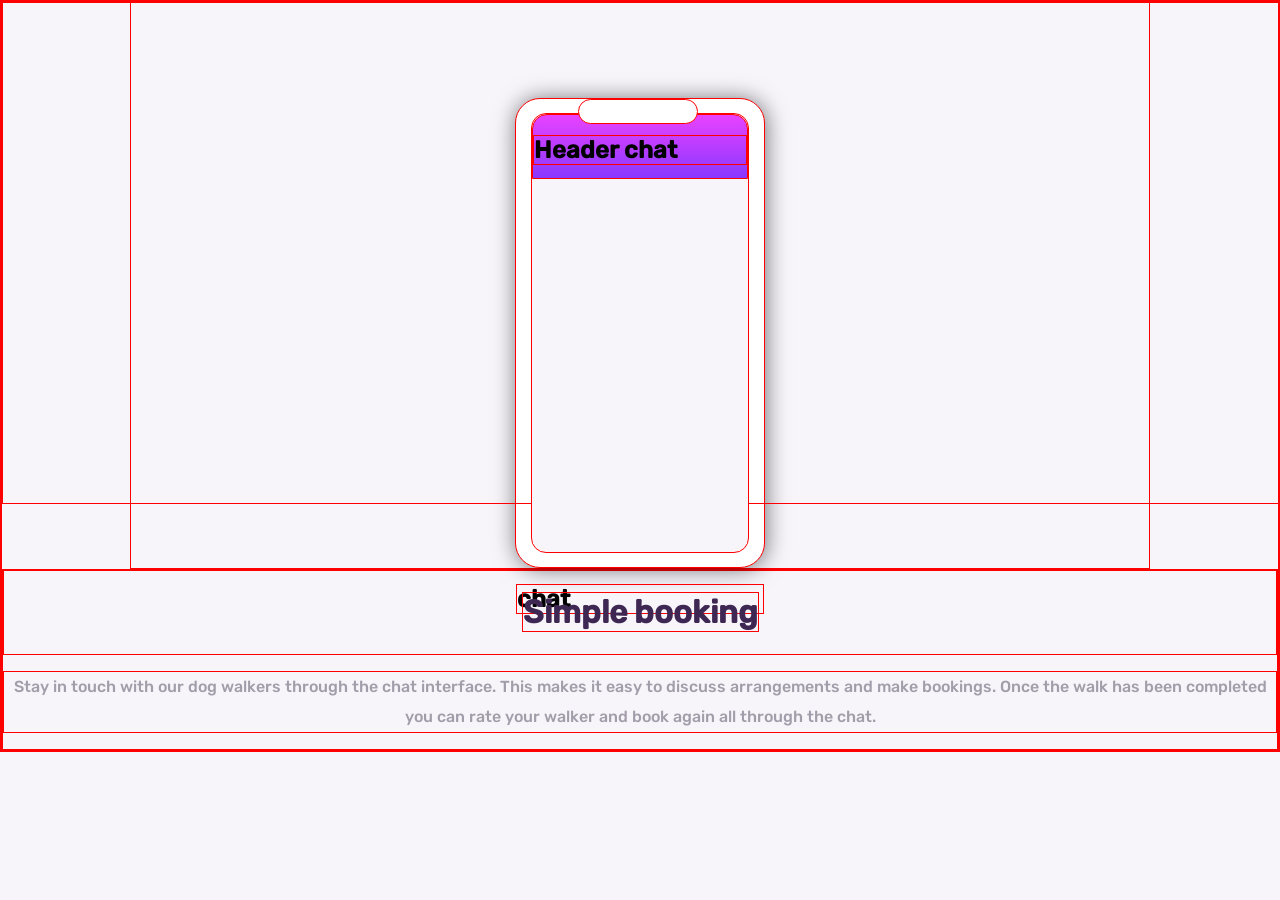
==== chat-app-css-illustration-master/index.html @ cd43b376 "Create" ====
<!DOCTYPE html>
<html lang="en">
<head>
  <meta charset="UTF-8">
  <meta name="viewport" content="width=device-width, initial-scale=1.0"> <!-- displays site properly based on user's device -->
  <link rel="icon" type="image/png" sizes="32x32" href="./images/favicon-32x32.png">
  <link rel=styleSheet href="index.css" TYPE="text/css">
  <title>Frontend Mentor | [Challenge Name Here]</title>
</head>
<body>

  <div class="violet__item_container">
    <div class="violet__item">
    </div>
  </div>


  <div class="content">
    <div class="mobile__item">
      <div class="mobile__top"></div>
      <div class="mobile__inside">
        
        <div class="mobile__header">
          <h2>Header chat</h2>
        </div>
      </div>
      <h2>chat</h2>
    </div>
  </div>

  <div>
    <div class="main__title">
      <h1>Simple booking</h1>
    </div>

      <p class="main__paraph">
        Stay in touch with our dog walkers through the chat interface. This makes it easy to
        discuss arrangements and make bookings. Once the walk has been completed you can rate
        your walker and book again all through the chat.
      </p>
    
  </div>

  <!-- <div>
    Samuel Green
    Available to Walk
  </div>

  <div>That sounds great. I’d be happy with that.</div>

  <div>Could you send over some pictures of your dog, please?</div>

  <div>Here are a few pictures. She’s a happy girl!</div>

<div>
  
    Can you make it?
</div>

  <div>She looks so happy! The time we discussed works. How long shall I take her out for?</div>

  <div>
    30 minute walk
    $29
  </div>

  <div>
    1 hour walk
    $49
  </div>

  <div>Type a message…</div> -->

  
  
 
</body>
</html>
---- chat-app-css-illustration-master/index.css ----
@font-face {
    font-family: 'Rubik';
    src: url('./fonts/Rubik-Medium.ttf');
}

*{
    box-sizing: border-box;
    border: 1px red solid;
}

body{
    background-color: #f7f5fa;
    margin: 0;
    font-family: 'Rubik';
}

.content{
    margin: 0 auto;
    display: flex;
    justify-content: center;
    align-items: end;
    width: 80%;
    height: 63vh;
}

.mobile__item{
    background-color: white;
    border-radius: 25px;
    width: 250px;
    height: 470px;
    -webkit-box-shadow: 1px 1px 22px 0px rgba(0,0,0,0.54);
    -moz-box-shadow: 1px 1px 22px 0px rgba(0,0,0,0.54);
    box-shadow: 1px 1px 22px 0px rgba(0,0,0,0.54);
    
}

.mobile__inside{
    position: relative;
    top: -11px;
    background-color: #f7f5fa;
    border-radius: 15px;
    height: 440px;
    margin: 0 15px 15px 15px;
}

.mobile__top{
    position: relative;
    z-index: 2;
    left: 25%;
    width: 120px;
    height: 25px;
    border-radius: 30px;
    background-color: white;
}

.mobile__header{
    border-top-left-radius: 15px;
    border-top-right-radius: 15px;
    width: 100%;
    height: 65px;
    background: linear-gradient(180deg, rgba(233,66,255,1) 0%, rgba(136,56,255,1) 100%);
}

.violet__item_container{
    position: absolute;
    width: 100%;
}

.violet__item{
    position: relative;
    z-index: -1;
    right: 26%;
    width: 300px;
    height: 500px;
    background: linear-gradient(180deg, rgba(233,66,255,1) 0%, rgba(136,56,255,1) 100%);
    border-bottom-right-radius: 70%;  
}

.main__title{
    display: flex;
    justify-content: center;
}

.main__paraph{
    text-align: center;
    line-height: 30px;
    color: hsl(270, 7%, 64%);
}



h1{
    color: hsl(271, 36%, 24%);
}




.attribution { font-size: 11px; text-align: center; }
.attribution a { color: hsl(228, 45%, 44%); }
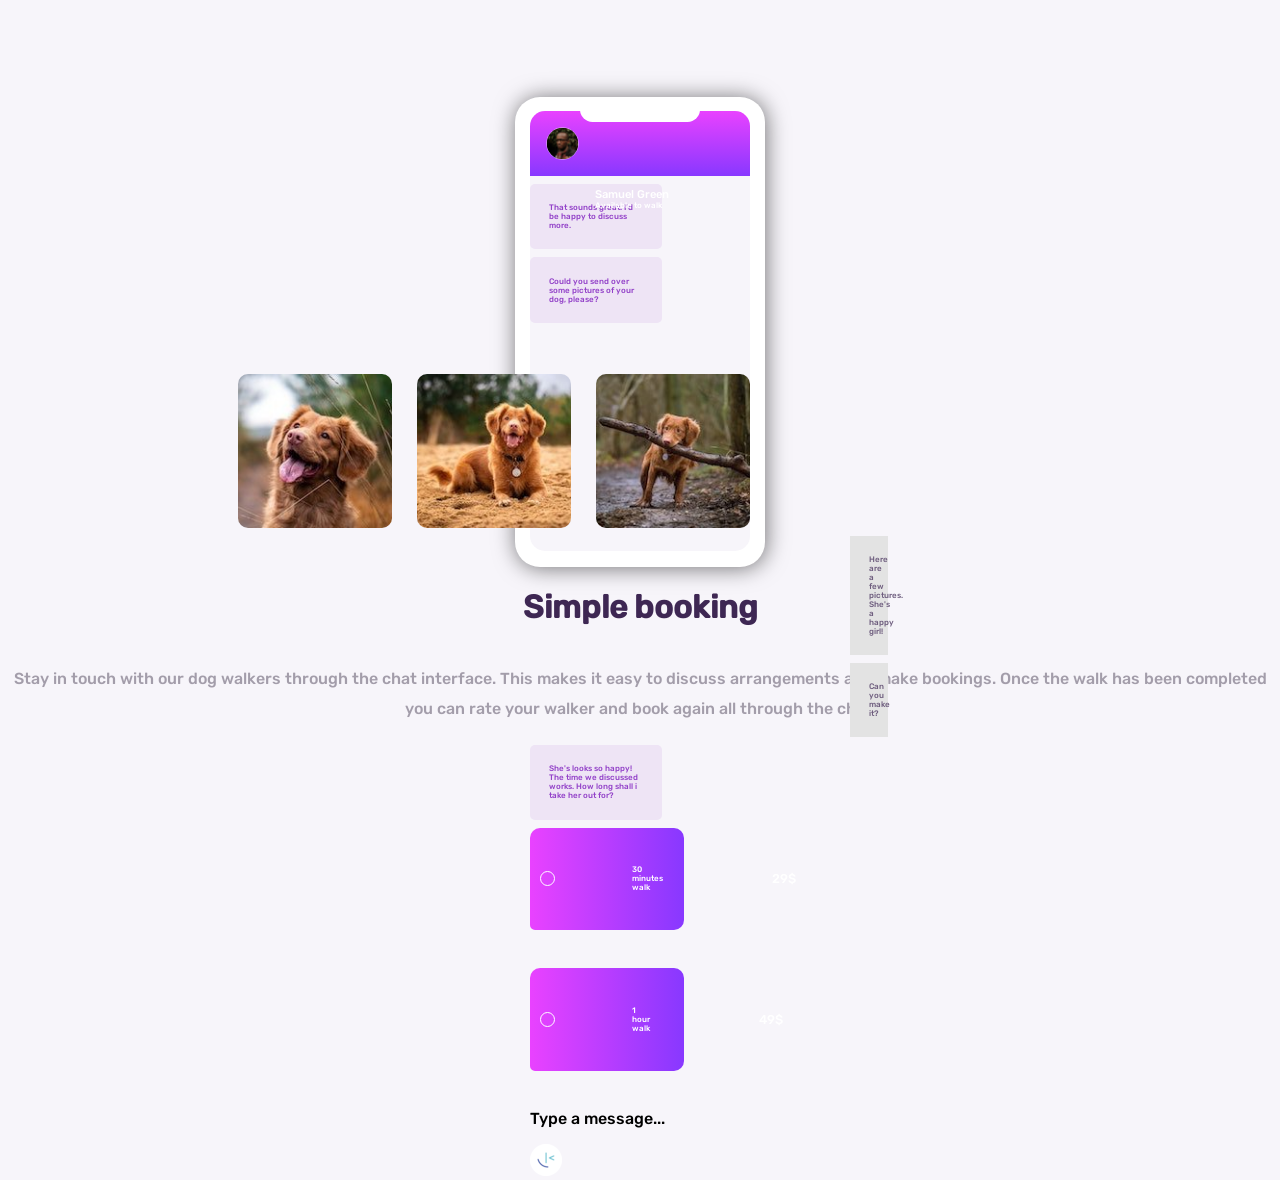
==== commit 9b0cf3fb: "Chat mobile" ====
--- a/chat-app-css-illustration-master/index.html
+++ b/chat-app-css-illustration-master/index.html
@@ -1,47 +1,95 @@
 <!DOCTYPE html>
 <html lang="en">
-<head>
-  <meta charset="UTF-8">
-  <meta name="viewport" content="width=device-width, initial-scale=1.0"> <!-- displays site properly based on user's device -->
-  <link rel="icon" type="image/png" sizes="32x32" href="./images/favicon-32x32.png">
-  <link rel=styleSheet href="index.css" TYPE="text/css">
-  <title>Frontend Mentor | [Challenge Name Here]</title>
-</head>
-<body>
+  <head>
+    <meta charset="UTF-8" />
+    <meta name="viewport" content="width=device-width, initial-scale=1.0" />
+    <!-- displays site properly based on user's device -->
+    <link
+      rel="icon"
+      type="image/png"
+      sizes="32x32"
+      href="./images/favicon-32x32.png"
+    />
+    <link rel="styleSheet" href="index.css" type="text/css" />
+    <title>Frontend Mentor | [Challenge Name Here]</title>
+  </head>
+  <body>
+    <div class="violet__item_container">
+      <div class="violet__item"></div>
+    </div>
 
-  <div class="violet__item_container">
-    <div class="violet__item">
-    </div>
-  </div>
+    <div class="content">
+      <div class="mobile__item">
+        <div class="mobile__top"></div>
+        <div class="mobile__inside">
+          <div class="mobile__header">
+            <img src="./images/avatar.jpg" alt="avatar" />
+            <div>
+              <h2>Samuel Green</h2>
+              <p>Available to walk</p>
+            </div>
+          </div>
 
+          <!-- CHAT PANTALLA MOVIL ------------------------------------------------>
+          <div class="mobile__chat">
+            <p class="mobile__chat__left">
+              That sounds great. I'd be happy to discuss more.
+            </p>
+            <p class="mobile__chat__left">
+              Could you send over some pictures of your dog, please?
+            </p>
+            <div class="mobile__chat__images">
+              <img src="./images/dog-image-1.jpg" alt="Dog 1" />
+              <img src="./images/dog-image-2.jpg" alt="Dog 2" /><img
+                src="./images/dog-image-3.jpg"
+                alt="Dog 3"
+              />
+            </div>
+            <p class="mobile__chat__right">
+              Here are a few pictures. She's a happy girl!
+            </p>
+            <p class="mobile__chat__right">Can you make it?</p>
+            <p class="mobile__chat__left">
+              She's looks so happy! The time we discussed works. How long shall
+              i take her out for?
+            </p>
+            <!-- SELECTS DEL CHAT --------------------------------------------------------->
+            <div class="mobile__chat__select">
+              <div class="circle"></div>
+              <p>30 minutes walk</p>
+              <p>29$</p>
+            </div>
 
-  <div class="content">
-    <div class="mobile__item">
-      <div class="mobile__top"></div>
-      <div class="mobile__inside">
-        
-        <div class="mobile__header">
-          <h2>Header chat</h2>
+            <div class="mobile__chat__select">
+              <div class="circle"></div>
+              <p>1 hour walk</p>
+              <p>49$</p>
+            </div>
+
+            <div class="mobile__chat__message">
+              <p>Type a message...</p>
+              <img src="./images/favicon-32x32.png" alt="Enviar mensaje">
+            </div>
+          </div>
         </div>
       </div>
-      <h2>chat</h2>
-    </div>
-  </div>
-
-  <div>
-    <div class="main__title">
-      <h1>Simple booking</h1>
     </div>
 
+    <!-- TEXTO ABAJO DEL MOCKUP ------------------------------------------------>
+    <div>
+      <div class="main__title">
+        <h1>Simple booking</h1>
+      </div>
+
       <p class="main__paraph">
-        Stay in touch with our dog walkers through the chat interface. This makes it easy to
-        discuss arrangements and make bookings. Once the walk has been completed you can rate
-        your walker and book again all through the chat.
+        Stay in touch with our dog walkers through the chat interface. This
+        makes it easy to discuss arrangements and make bookings. Once the walk
+        has been completed you can rate your walker and book again all through
+        the chat.
       </p>
-    
-  </div>
+    </div>
 
-  <!-- <div>
+    <!-- <div>
     Samuel Green
     Available to Walk
   </div>
@@ -70,9 +118,5 @@
   </div>
 
   <div>Type a message…</div> -->
-
-  
-  
- 
-</body>
-</html>+  </body>
+</html>
--- a/chat-app-css-illustration-master/index.css
+++ b/chat-app-css-illustration-master/index.css
@@ -5,7 +5,7 @@
 
 *{
     box-sizing: border-box;
-    border: 1px red solid;
+    /* border: 1px red solid; */
 }
 
 body{
@@ -46,7 +46,7 @@
 .mobile__top{
     position: relative;
     z-index: 2;
-    left: 25%;
+    left: 26%;
     width: 120px;
     height: 25px;
     border-radius: 30px;
@@ -59,6 +59,94 @@
     width: 100%;
     height: 65px;
     background: linear-gradient(180deg, rgba(233,66,255,1) 0%, rgba(136,56,255,1) 100%);
+    position: relative;
+    display: flex;
+}
+
+.mobile__header img {
+    border-radius: 50%;
+    border: 1px solid white;
+    transform: scale(0.5);
+}
+
+.mobile__header h2 {
+margin: 0;
+margin-top: 6vw;
+font-size: 0.7rem;
+color: white;
+font-weight: 300;
+}
+
+.mobile__header p  {
+font-size: 0.5rem;
+margin: 0;
+color: white;
+}
+
+.mobile__chat__left {
+font-size: 0.5rem;
+color: hsl(276, 55%, 52%);
+background-color: #eee4f5;
+width: 60%;
+padding: 1.5vw;
+border-radius: 5px;
+}
+
+.mobile__chat__right {
+    font-size: 0.5rem;
+    text-align: left;
+    color: hsl(271, 15%, 43%);
+    background-color: hsl(0, 0%, 89%);
+    padding: 1.5vw;
+    margin-left: 25vw;
+}
+
+.mobile__chat__images {
+    display: flex;
+    justify-content: flex-end;
+    gap: 2vw;
+    margin-top: 4vw;
+
+}
+
+.mobile__chat__images img {
+    width: 12vw;
+    border-radius: 10px;
+}
+
+.mobile__chat__select {
+    background: linear-gradient(90deg, rgba(233,66,255,1) 0%, rgba(136,56,255,1) 100%);
+    width: 70%;
+    height: 8vw;
+    margin-bottom: 3vw;
+    border-top-right-radius: 10px;
+    border-bottom-right-radius: 10px;
+    border-top-left-radius: 10px;
+    border-bottom-left-radius: 5px;
+    position: relative;
+    display: flex;
+    align-items: center;
+}
+
+.mobile__chat__select p {
+    font-size: 0.5rem;
+    margin-right: 0.5vw;
+    margin-left: 8vw;
+    color: white;
+}
+
+.mobile__chat__select p:last-of-type {
+    font-size: 0.8rem;
+}
+
+.circle {
+    width: 15px;
+  height: 15px;
+  border-radius: 50%;
+  border: 1px solid rgb(255, 255, 255);
+  background-color: transparent;
+  position: absolute;
+  left: 10px;
 }
 
 .violet__item_container{
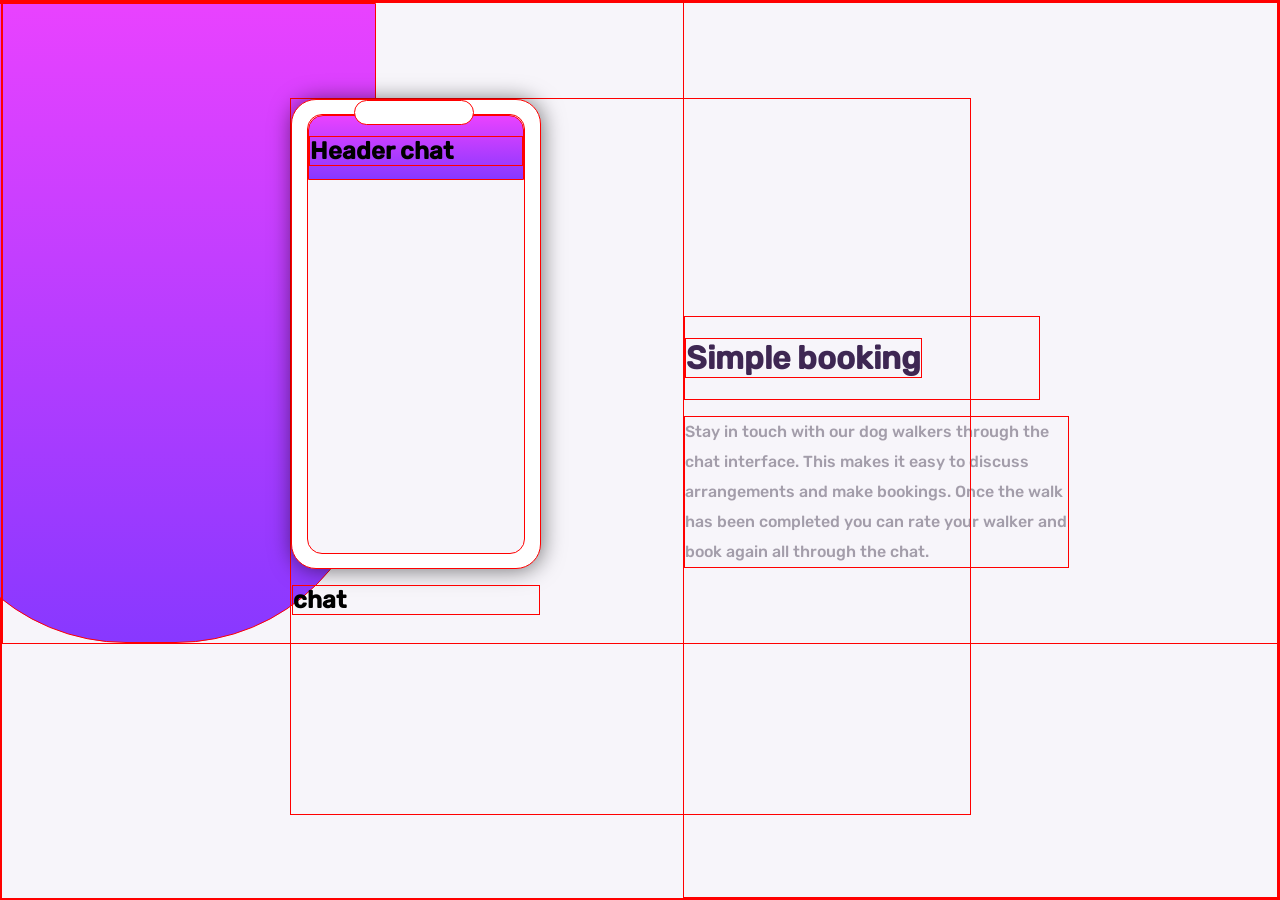
==== commit e39e2e56: "desktop media query" ====
--- a/chat-app-css-illustration-master/index.html
+++ b/chat-app-css-illustration-master/index.html
@@ -1,95 +1,47 @@
 <!DOCTYPE html>
 <html lang="en">
-  <head>
-    <meta charset="UTF-8" />
-    <meta name="viewport" content="width=device-width, initial-scale=1.0" />
-    <!-- displays site properly based on user's device -->
-    <link
-      rel="icon"
-      type="image/png"
-      sizes="32x32"
-      href="./images/favicon-32x32.png"
-    />
-    <link rel="styleSheet" href="index.css" type="text/css" />
-    <title>Frontend Mentor | [Challenge Name Here]</title>
-  </head>
-  <body>
-    <div class="violet__item_container">
-      <div class="violet__item"></div>
+<head>
+  <meta charset="UTF-8">
+  <meta name="viewport" content="width=device-width, initial-scale=1.0"> <!-- displays site properly based on user's device -->
+  <link rel="icon" type="image/png" sizes="32x32" href="./images/favicon-32x32.png">
+  <link rel=styleSheet href="index.css" TYPE="text/css">
+  <title>Frontend Mentor | [Challenge Name Here]</title>
+</head>
+<body>
+
+  <div class="violet__item_container">
+    <div class="violet__item">
+    </div>
+  </div>
+
+
+  <div class="content">
+    <div class="mobile__item">
+      <div class="mobile__top"></div>
+      <div class="mobile__inside">
+        
+        <div class="mobile__header">
+          <h2>Header chat</h2>
+        </div>
+      </div>
+      <h2>chat</h2>
+    </div>
+  </div>
+
+  <div class="paraph">
+    <div class="main__title">
+      <h1>Simple booking</h1>
     </div>
 
-    <div class="content">
-      <div class="mobile__item">
-        <div class="mobile__top"></div>
-        <div class="mobile__inside">
-          <div class="mobile__header">
-            <img src="./images/avatar.jpg" alt="avatar" />
-            <div>
-              <h2>Samuel Green</h2>
-              <p>Available to walk</p>
-            </div>
-          </div>
+      <p class="main__paraph">
+        Stay in touch with our dog walkers through the chat interface. This makes it easy to
+        discuss arrangements and make bookings. Once the walk has been completed you can rate
+        your walker and book again all through the chat.
+      </p>
+    
+  </div>
 
-          <!-- CHAT PANTALLA MOVIL ------------------------------------------------>
-          <div class="mobile__chat">
-            <p class="mobile__chat__left">
-              That sounds great. I'd be happy to discuss more.
-            </p>
-            <p class="mobile__chat__left">
-              Could you send over some pictures of your dog, please?
-            </p>
-            <div class="mobile__chat__images">
-              <img src="./images/dog-image-1.jpg" alt="Dog 1" />
-              <img src="./images/dog-image-2.jpg" alt="Dog 2" /><img
-                src="./images/dog-image-3.jpg"
-                alt="Dog 3"
-              />
-            </div>
-            <p class="mobile__chat__right">
-              Here are a few pictures. She's a happy girl!
-            </p>
-            <p class="mobile__chat__right">Can you make it?</p>
-            <p class="mobile__chat__left">
-              She's looks so happy! The time we discussed works. How long shall
-              i take her out for?
-            </p>
-            <!-- SELECTS DEL CHAT --------------------------------------------------------->
-            <div class="mobile__chat__select">
-              <div class="circle"></div>
-              <p>30 minutes walk</p>
-              <p>29$</p>
-            </div>
-
-            <div class="mobile__chat__select">
-              <div class="circle"></div>
-              <p>1 hour walk</p>
-              <p>49$</p>
-            </div>
-
-            <div class="mobile__chat__message">
-              <p>Type a message...</p>
-              <img src="./images/favicon-32x32.png" alt="Enviar mensaje">
-            </div>
-          </div>
-        </div>
-      </div>
-    </div>
-
-    <!-- TEXTO ABAJO DEL MOCKUP ------------------------------------------------>
-    <div>
-      <div class="main__title">
-        <h1>Simple booking</h1>
-      </div>
-
-      <p class="main__paraph">
-        Stay in touch with our dog walkers through the chat interface. This
-        makes it easy to discuss arrangements and make bookings. Once the walk
-        has been completed you can rate your walker and book again all through
-        the chat.
-      </p>
-    </div>
-
-    <!-- <div>
+  <!-- <div>
     Samuel Green
     Available to Walk
   </div>
@@ -118,5 +70,9 @@
   </div>
 
   <div>Type a message…</div> -->
-  </body>
-</html>
+
+  
+  
+ 
+</body>
+</html>
--- a/chat-app-css-illustration-master/index.css
+++ b/chat-app-css-illustration-master/index.css
@@ -5,13 +5,20 @@
 
 *{
     box-sizing: border-box;
-    /* border: 1px red solid; */
+    border: 1px red solid;
+}
+html{
+    height: 100%;
 }
 
 body{
     background-color: #f7f5fa;
     margin: 0;
     font-family: 'Rubik';
+    display: flex;
+    flex-direction: column;
+    justify-content: space-between;
+    height: 100%;
 }
 
 .content{
@@ -46,7 +53,7 @@
 .mobile__top{
     position: relative;
     z-index: 2;
-    left: 26%;
+    left: 25%;
     width: 120px;
     height: 25px;
     border-radius: 30px;
@@ -59,94 +66,6 @@
     width: 100%;
     height: 65px;
     background: linear-gradient(180deg, rgba(233,66,255,1) 0%, rgba(136,56,255,1) 100%);
-    position: relative;
-    display: flex;
-}
-
-.mobile__header img {
-    border-radius: 50%;
-    border: 1px solid white;
-    transform: scale(0.5);
-}
-
-.mobile__header h2 {
-margin: 0;
-margin-top: 6vw;
-font-size: 0.7rem;
-color: white;
-font-weight: 300;
-}
-
-.mobile__header p  {
-font-size: 0.5rem;
-margin: 0;
-color: white;
-}
-
-.mobile__chat__left {
-font-size: 0.5rem;
-color: hsl(276, 55%, 52%);
-background-color: #eee4f5;
-width: 60%;
-padding: 1.5vw;
-border-radius: 5px;
-}
-
-.mobile__chat__right {
-    font-size: 0.5rem;
-    text-align: left;
-    color: hsl(271, 15%, 43%);
-    background-color: hsl(0, 0%, 89%);
-    padding: 1.5vw;
-    margin-left: 25vw;
-}
-
-.mobile__chat__images {
-    display: flex;
-    justify-content: flex-end;
-    gap: 2vw;
-    margin-top: 4vw;
-
-}
-
-.mobile__chat__images img {
-    width: 12vw;
-    border-radius: 10px;
-}
-
-.mobile__chat__select {
-    background: linear-gradient(90deg, rgba(233,66,255,1) 0%, rgba(136,56,255,1) 100%);
-    width: 70%;
-    height: 8vw;
-    margin-bottom: 3vw;
-    border-top-right-radius: 10px;
-    border-bottom-right-radius: 10px;
-    border-top-left-radius: 10px;
-    border-bottom-left-radius: 5px;
-    position: relative;
-    display: flex;
-    align-items: center;
-}
-
-.mobile__chat__select p {
-    font-size: 0.5rem;
-    margin-right: 0.5vw;
-    margin-left: 8vw;
-    color: white;
-}
-
-.mobile__chat__select p:last-of-type {
-    font-size: 0.8rem;
-}
-
-.circle {
-    width: 15px;
-  height: 15px;
-  border-radius: 50%;
-  border: 1px solid rgb(255, 255, 255);
-  background-color: transparent;
-  position: absolute;
-  left: 10px;
 }
 
 .violet__item_container{
@@ -182,7 +101,59 @@
 }
 
 
+.attribution { font-size: 11px; text-align: center; }
+.attribution a { color: hsl(228, 45%, 44%); }
 
 
-.attribution { font-size: 11px; text-align: center; }
-.attribution a { color: hsl(228, 45%, 44%); }+
+
+@media (min-width: 1024px) {
+
+
+body{
+    flex-direction: row;
+}
+
+.content{
+    justify-content: right;
+    height: 80%;
+}
+
+.paraph{
+    display: flex;
+    flex-direction: column;
+    justify-content: center;
+    width: 70%;
+}
+
+.main__paraph{
+    width: 65%;
+    text-align: left;
+}
+
+.main__title{
+    width: 60%;
+    justify-content: flex-start;
+}
+
+.content{
+    margin: 0 auto;
+    position: relative;
+    top: 6rem;
+    left: 18rem;
+    display: block;
+}
+    
+.violet__item{
+    position: relative;
+    z-index: -1;
+    right:6%;
+    width: 450px;
+    height: 40rem;
+    background: linear-gradient(180deg, rgba(233,66,255,1) 0%, rgba(136,56,255,1) 100%);
+    border-bottom-right-radius: 200px;  
+    border-bottom-left-radius: 200px;  
+}
+
+    
+}
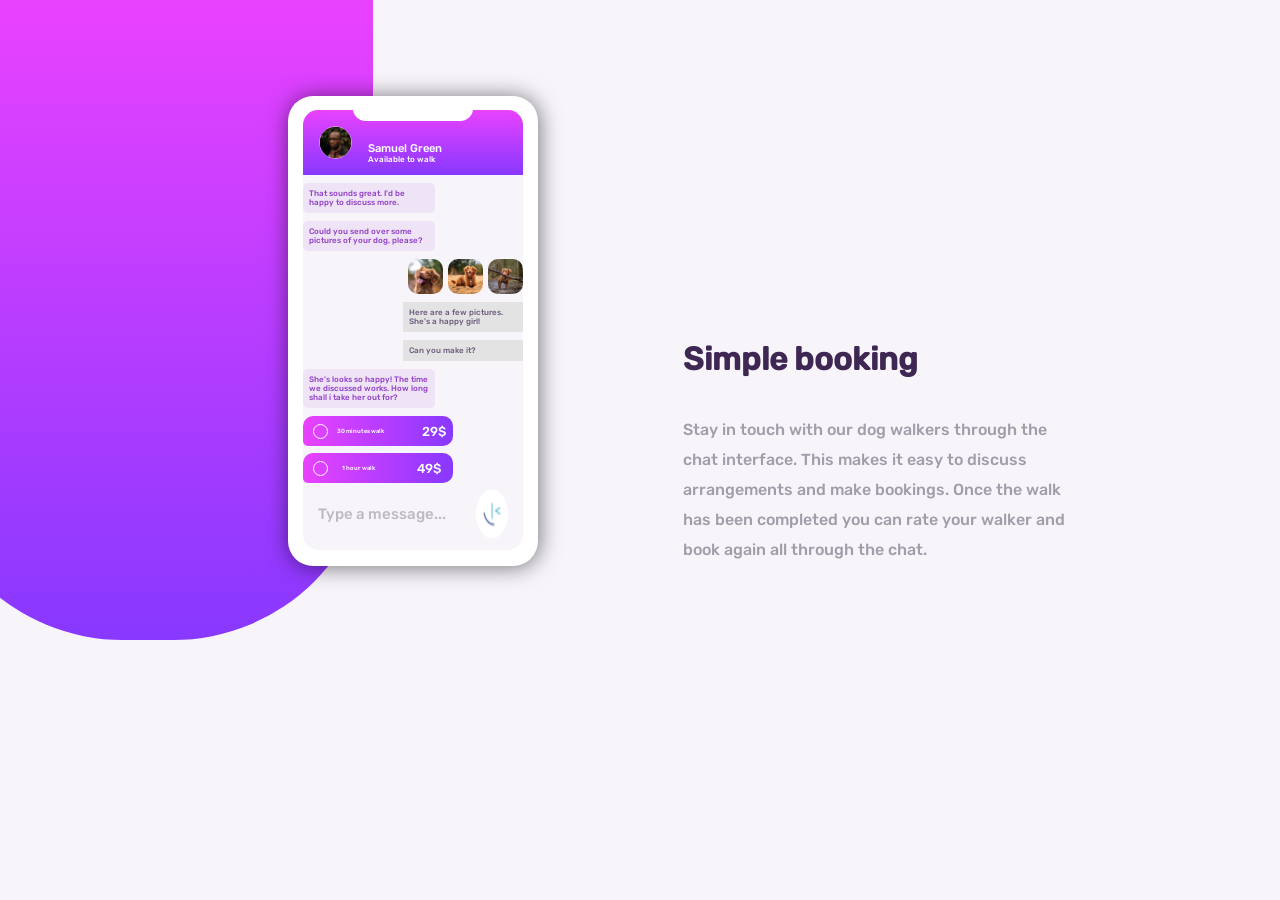
==== commit b1352dbc: "desktop design" ====
--- a/chat-app-css-illustration-master/index.html
+++ b/chat-app-css-illustration-master/index.html
@@ -1,32 +1,79 @@
 <!DOCTYPE html>
 <html lang="en">
-<head>
-  <meta charset="UTF-8">
-  <meta name="viewport" content="width=device-width, initial-scale=1.0"> <!-- displays site properly based on user's device -->
-  <link rel="icon" type="image/png" sizes="32x32" href="./images/favicon-32x32.png">
-  <link rel=styleSheet href="index.css" TYPE="text/css">
-  <title>Frontend Mentor | [Challenge Name Here]</title>
-</head>
-<body>
+  <head>
+    <meta charset="UTF-8" />
+    <meta name="viewport" content="width=device-width, initial-scale=1.0" />
+    <!-- displays site properly based on user's device -->
+    <link
+      rel="icon"
+      type="image/png"
+      sizes="32x32"
+      href="./images/favicon-32x32.png"
+    />
+    <link rel="styleSheet" href="index.css" type="text/css" />
+    <title>Frontend Mentor | [Challenge Name Here]</title>
+  </head>
+  <body>
+    <div class="violet__item_container">
+      <div class="violet__item"></div>
+    </div>
 
-  <div class="violet__item_container">
-    <div class="violet__item">
-    </div>
-  </div>
+    <div class="content">
+      <div class="mobile__item">
+        <div class="mobile__top"></div>
+        <div class="mobile__inside">
+          <div class="mobile__header">
+            <img src="./images/avatar.jpg" alt="avatar" />
+            <div>
+              <h2>Samuel Green</h2>
+              <p>Available to walk</p>
+            </div>
+          </div>
 
+          <!-- CHAT PANTALLA MOVIL ------------------------------------------------>
+          <div class="mobile__chat">
+            <p class="mobile__chat__left">
+              That sounds great. I'd be happy to discuss more.
+            </p>
+            <p class="mobile__chat__left">
+              Could you send over some pictures of your dog, please?
+            </p>
+            <div class="mobile__chat__images">
+              <img src="./images/dog-image-1.jpg" alt="Dog 1" />
+              <img src="./images/dog-image-2.jpg" alt="Dog 2" /><img
+                src="./images/dog-image-3.jpg"
+                alt="Dog 3"
+              />
+            </div>
+            <p class="mobile__chat__right">
+              Here are a few pictures. She's a happy girl!
+            </p>
+            <p class="mobile__chat__right">Can you make it?</p>
+            <p class="mobile__chat__left">
+              She's looks so happy! The time we discussed works. How long shall
+              i take her out for?
+            </p>
+            <!-- SELECTS DEL CHAT --------------------------------------------------------->
+            <div class="mobile__chat__select">
+              <div class="circle"></div>
+              <p>30 minutes walk</p>
+              <p>29$</p>
+            </div>
 
-  <div class="content">
-    <div class="mobile__item">
-      <div class="mobile__top"></div>
-      <div class="mobile__inside">
-        
-        <div class="mobile__header">
-          <h2>Header chat</h2>
+            <div class="mobile__chat__select">
+              <div class="circle"></div>
+              <p>1 hour walk</p>
+              <p>49$</p>
+            </div>
+
+            <div class="mobile__chat__message">
+              <p>Type a message...</p>
+              <img src="./images/favicon-32x32.png" alt="Enviar mensaje">
+            </div>
+          </div>
         </div>
       </div>
-      <h2>chat</h2>
     </div>
-  </div>
 
   <div class="paraph">
     <div class="main__title">
@@ -34,45 +81,12 @@
     </div>
 
       <p class="main__paraph">
-        Stay in touch with our dog walkers through the chat interface. This makes it easy to
-        discuss arrangements and make bookings. Once the walk has been completed you can rate
-        your walker and book again all through the chat.
+        Stay in touch with our dog walkers through the chat interface. This
+        makes it easy to discuss arrangements and make bookings. Once the walk
+        has been completed you can rate your walker and book again all through
+        the chat.
       </p>
-    
-  </div>
+    </div>
 
-  <!-- <div>
-    Samuel Green
-    Available to Walk
-  </div>
-
-  <div>That sounds great. I’d be happy with that.</div>
-
-  <div>Could you send over some pictures of your dog, please?</div>
-
-  <div>Here are a few pictures. She’s a happy girl!</div>
-
-<div>
-  
-    Can you make it?
-</div>
-
-  <div>She looks so happy! The time we discussed works. How long shall I take her out for?</div>
-
-  <div>
-    30 minute walk
-    $29
-  </div>
-
-  <div>
-    1 hour walk
-    $49
-  </div>
-
-  <div>Type a message…</div> -->
-
-  
-  
- 
-</body>
-</html>+  </body>
+</html>
--- a/chat-app-css-illustration-master/index.css
+++ b/chat-app-css-illustration-master/index.css
@@ -5,7 +5,7 @@
 
 *{
     box-sizing: border-box;
-    border: 1px red solid;
+    /* border: 1px red solid; */
 }
 html{
     height: 100%;
@@ -53,7 +53,7 @@
 .mobile__top{
     position: relative;
     z-index: 2;
-    left: 25%;
+    left: 26%;
     width: 120px;
     height: 25px;
     border-radius: 30px;
@@ -66,8 +66,109 @@
     width: 100%;
     height: 65px;
     background: linear-gradient(180deg, rgba(233,66,255,1) 0%, rgba(136,56,255,1) 100%);
-}
-
+    position: relative;
+    display: flex;
+}
+
+.mobile__header img {
+    border-radius: 50%;
+    border: 1px solid white;
+    transform: scale(0.5);
+}
+
+.mobile__header h2 {
+margin: 0;
+margin-top: 32px;
+font-size: 0.7rem;
+color: white;
+font-weight: 300;
+}
+
+.mobile__header p  {
+font-size: 0.5rem;
+margin: 0;
+color: white;
+}
+
+.mobile__chat__left {
+font-size: 0.5rem;
+color: hsl(276, 55%, 52%);
+background-color: #eee4f5;
+width: 60%;
+padding: 6px;
+border-radius: 5px;
+}
+
+.mobile__chat__right {
+    font-size: 0.5rem;
+    text-align: left;
+    color: hsl(271, 15%, 43%);
+    background-color: hsl(0, 0%, 89%);
+    padding: 6px;
+    margin-left: 100px;
+}
+
+.mobile__chat__images {
+    display: flex;
+    justify-content: flex-end;
+    gap: 5px;
+    margin-top: 4px;
+
+}
+
+.mobile__chat__images img {
+    width: 35px;
+    border-radius: 10px;
+}
+
+.mobile__chat__select {
+    background: linear-gradient(90deg, rgba(233,66,255,1) 0%, rgba(136,56,255,1) 100%);
+    width: 150px;
+    height: 30px;
+    margin-bottom: 7px;
+    border-top-right-radius: 10px;
+    border-bottom-right-radius: 10px;
+    border-top-left-radius: 10px;
+    border-bottom-left-radius: 5px;
+    position: relative;
+    display: flex;
+    justify-content: space-evenly;
+    align-items: center;
+}
+
+.mobile__chat__select p {
+    font-size: 6px;
+    margin-right: 3px;
+    margin-left: 30px;
+    color: white;
+}
+
+.mobile__chat__select p:last-of-type {
+    font-size: 13px;
+}
+
+.circle {
+    width: 15px;
+  height: 15px;
+  border-radius: 50%;
+  border: 1px solid rgb(255, 255, 255);
+  background-color: transparent;
+  position: absolute;
+  left: 10px;
+}
+
+body > div.content > div > div.mobile__inside > div.mobile__chat > div.mobile__chat__message > p {
+    font-size: 15px;
+    font-weight: lighter;
+    color: rgba(0, 0, 0, 0.236);
+
+}
+
+.mobile__chat__message{
+    display: flex;
+    justify-content: space-around;
+}
+              
 .violet__item_container{
     position: absolute;
     width: 100%;
